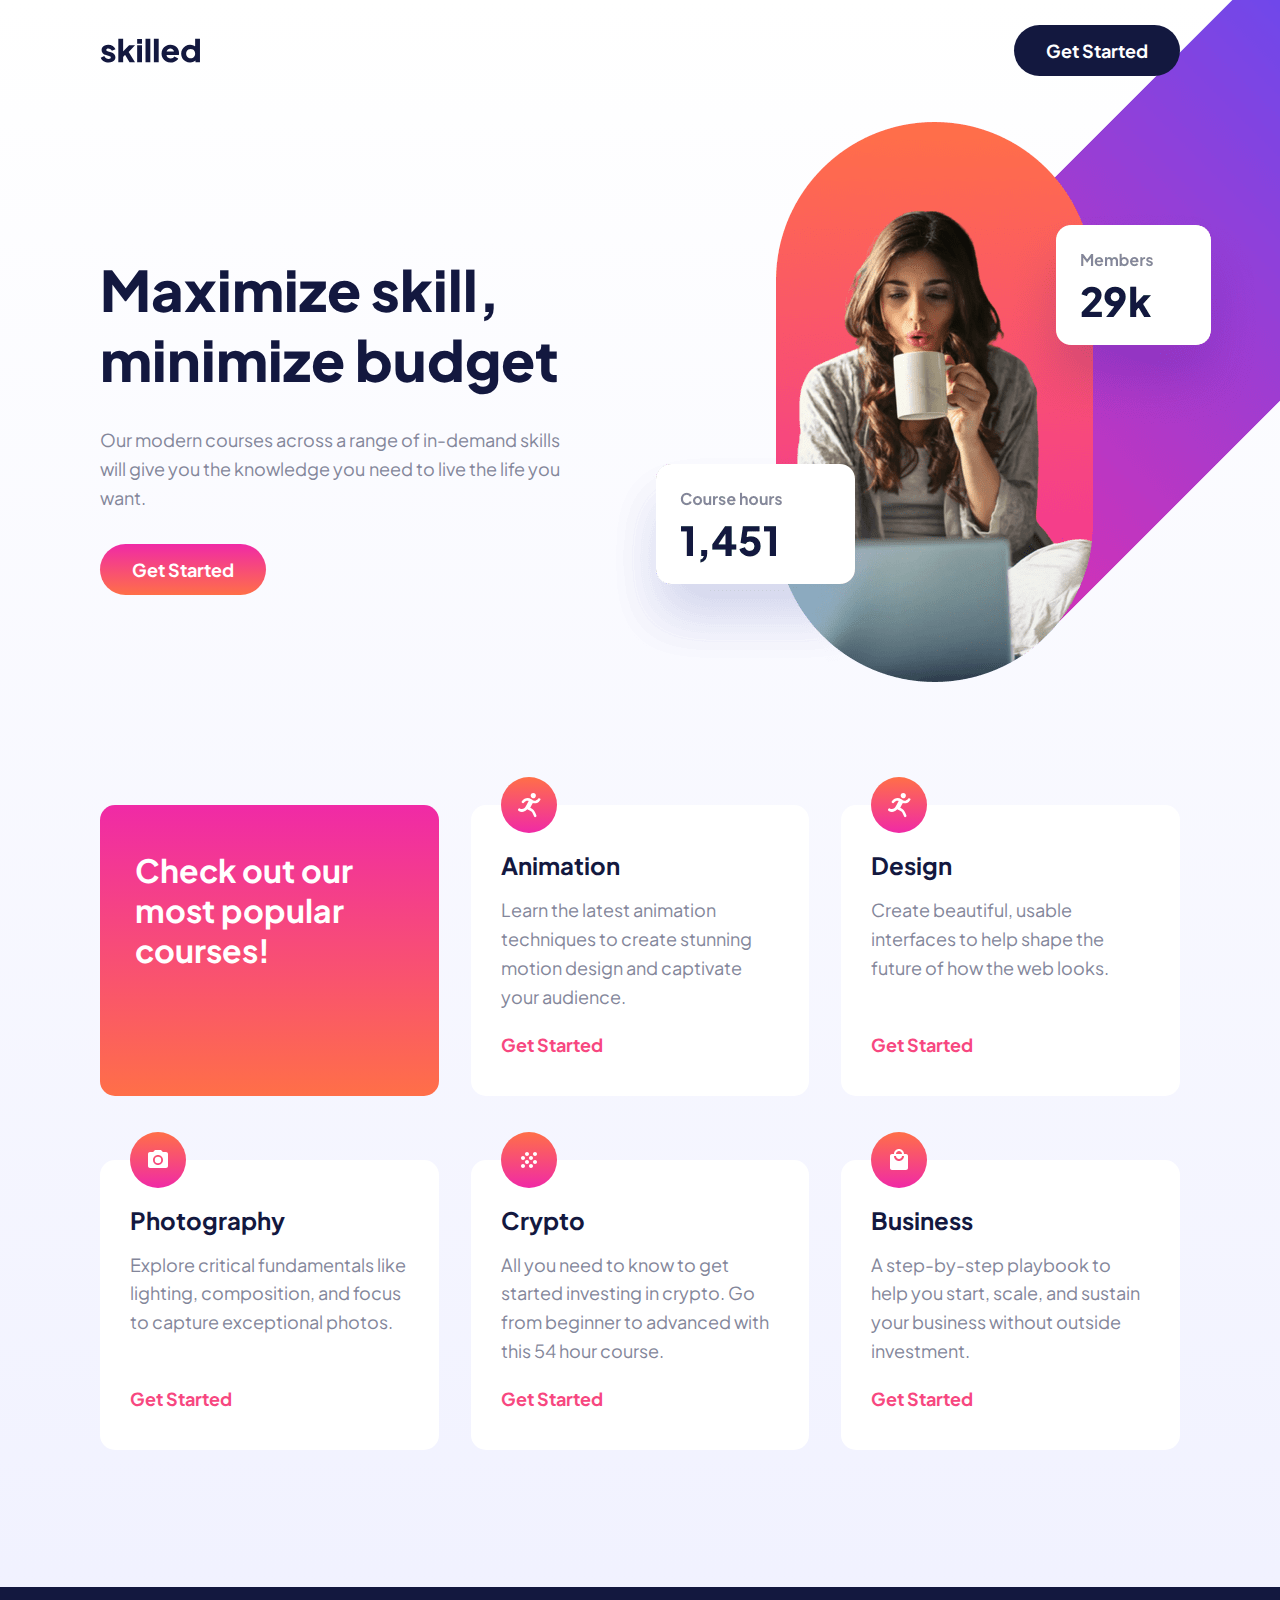
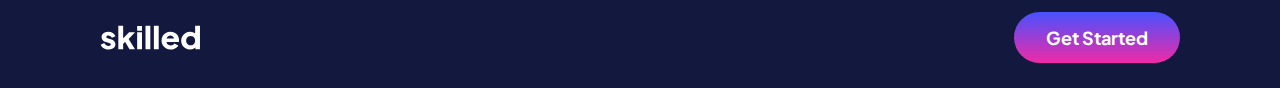
==== index.html @ 1d5f63d5 "first commit" ====
<!DOCTYPE html>
<html lang="en">
<head>
  <meta charset="UTF-8">
  <meta name="viewport" content="width=device-width, initial-scale=1.0">
  <link rel="stylesheet" href="./styles.css">
  <link rel="icon" type="image/png" sizes="32x32" href="./assets/favicon-32x32.png">
  <title>Frontend Mentor | Skilled e-learning landing page</title>
</head>
<body>
  <!-- <div class="hero-image">
    <img src="./assets/image-hero-desktop.png" alt="image-hero-desktop">
  </div> -->
  <main>
    <header>
      <img class="logo" src="./assets/logo-dark.svg" alt="logo-dark">
      <button class="button-1">Get Started</button>
    </header>

    <section class="introduction">
      <div class="welcome">
        <h1 class="heading-xl">Maximize skill, minimize budget</h1>
        <p class="paragraph">Our modern courses across a range of in-demand skills will give you the knowledge you need to live the life you want.</p>
        <button class="button-2">Get Started</button>
      </div>
      <picture>
        <source media="(min-width: 768px)" srcset="./assets/image-hero-desktop.png">
        <img class="image-hero" src="./assets/image-hero-mobile.png" alt="image-hero-desktop">
      </picture>
      
    </section>
    
    <section class="courses">
      <div class="card-primary">
        <p>Check out our most popular courses!</p>
      </div>

      <div class="card">
        <img class="card-icon" src="./assets/icon-animation.svg" alt="icon-animation">
        <h4 class="card-title">Animation</h4>
        <p class="card-paragraph"> Learn the latest animation techniques to create stunning motion design and captivate your audience.</p>
        <a class="card-link" href="">Get Started</a>
      </div>
      <div class="card">
        <img class="card-icon" src="./assets/icon-animation.svg" alt="icon-animation">
        <h4 class="card-title">Design</h4>
        <p class="card-paragraph">Create beautiful, usable interfaces to help shape the future of how the web looks.</p>
        <a class="card-link" href="">Get Started</a>
      </div>
      <div class="card">
        <img class="card-icon" src="./assets/icon-photography.svg" alt="icon-photography">
        <h4 class="card-title">Photography</h4>
        <p class="card-paragraph">Explore critical fundamentals like lighting, composition, and focus to capture exceptional photos.</p>
        <a class="card-link" href="">Get Started</a>
      </div>
      <div class="card">
        <img class="card-icon" src="./assets/icon-crypto.svg" alt="icon-crypto">
        <h4 class="card-title">Crypto</h4>
        <p class="card-paragraph">All you need to know to get started investing in crypto. Go from beginner to advanced with this 54 hour course.</p>
        <a class="card-link" href="">Get Started</a>
      </div>
      <div class="card">
        <img class="card-icon" src="./assets/icon-business.svg" alt="icon-business">
        <h4 class="card-title">Business</h4>
        <p class="card-paragraph">A step-by-step playbook to help you start, scale, and sustain your business without outside investment.</p>
        <a class="card-link" href="">Get Started</a>
      </div>
    </section>

    <footer>
      <div class="footer-body">
        <img class="logo" src="./assets/logo-light.svg" alt="logo-light">
        <button class="button-3">Get Started</button>
      </div>
    </footer>
    
  </main>
</body>
</html>
---- styles.css ----
@import url('https://fonts.googleapis.com/css2?family=Plus+Jakarta+Sans:ital,wght@0,200..800;1,200..800&display=swap');

:root {
    --color-1: #666CA3;
    --color-2: #13183F;
    --color-3: #83869A;
    --color-4: #F74780;
    --color-5: #FFA7C3;
    --color-6: #fff;
    --linear-1: linear-gradient(#F02AA6, #FF6F48);
    --linear-2: linear-gradient(#4851FF, #F02AA6);
    --font-jakarta: "Plus Jakarta Sans";
    --heading-xl: 56px;
    --heading-l: 40px;
    --heading-m: 32px;
    --heading-s: 24px;
    --body-m: 18px;
    --body-s: 16px;
}

* {
    box-sizing: border-box;
    margin: 0;
    padding: 0;
    font-family: var(--font-jakarta), sans-serif;
}

body {
    margin: 0;
    padding: 0;
    background: linear-gradient(var(--color-6), #F0F1FF);
    overflow-x: hidden;
}

button {
    color: var(--color-6);
    border-radius: 28px;
    padding: .875rem 2rem;
    border: none;
    font-size: var(--body-m);
    font-weight: 700;
}

header {
    width: 100%;
    padding: 25px 10px;
    max-width: 1100px;
    display: flex;
    justify-content: space-between;
    align-items: center;
    position: relative;
    margin: 0 auto;
}

section {
    padding: 25px 10px;
}

.button-1 {
    background-color: var(--color-2);  
}

.button-1:hover {
    cursor: pointer;
    background-color: var(--color-1);
}

.button-2 {
    background: var(--linear-1);
}

.button-2:hover {
    opacity: 0.5;
    cursor: pointer;
}

.button-3 {
    background: var(--linear-2);
}

.button-3:hover {
    opacity: 0.8;
    cursor: pointer;
}

.introduction {
    width: 100%;
    max-width: 1100px;
    margin: 8rem auto 5rem;
    display: flex;
    align-items: center;
}

.welcome {
    max-width: 460px;
}

.heading-xl {
    font-size: var(--heading-xl);
    color: var(--color-2);
    margin-bottom: 2rem;
    font-weight: 900;
}

.paragraph {
    font-size: var(--body-m);
    color: var(--color-3);
    line-height: 1.6;
    text-align: justify;
    margin-bottom: 2rem;
}

.card-primary {
    background: var(--linear-1);
    padding: 45px 35px;
    font-size: var(--heading-m);
    color: var(--color-6);
    font-weight: 700;
    border-radius: 15px;
    max-width: 350px;
}

.card {
    background-color: var(--color-6);
    padding: 45px 30px;
    border-radius: 15px;
    max-width: 350px;
    position: relative;
}

.card-icon {
    position: absolute;
    top: -1.75rem;
}

.card-link {
    text-decoration: none;
    font-size: var(--body-m);
    font-weight: 700;
    color: var(--color-4);
}

.card-paragraph {
    font-size: var(--body-m);
    color: var(--color-3);
    line-height: 1.6;
    text-align: left;
    min-height: 60%;
    margin-bottom: 1rem;
}

.card-title {
    font-size: var(--heading-s);
    color: var(--color-2);
    margin-bottom: 1rem;
}

.courses {
    display: grid;
    grid-template-columns: repeat(3, 1fr);
    column-gap: 2rem;
    row-gap: 4rem;
    max-width: 1100px;
    margin: 10rem auto 7rem;
}

.logo {
    width: 100px;
    height: 25px;
}

footer {
    width: 100%;
    background-color: var(--color-2);
}

.footer-body {
    width: 100%;
    max-width: 1100px;
    display: flex;
    justify-content: space-between;
    padding: 25px 10px;
    align-items: center;
    margin: 0 auto;
}

.image-hero {
    position: absolute;
    z-index: -9999;
    top: 0;
    margin-top: -12rem;
    right: 0;
    margin-right: -23rem; 
}

@media (max-width: 992px) {
    .courses {
        max-width: 800px;
        grid-template-columns: repeat(2, 1fr);
        row-gap: 4rem;
        column-gap: 1rem;
    }

    .card {
        width: 100%;
        max-width: 388px;
    }

    .card-title {
        font-size: 20px;
    }

    .card-paragraph, .paragraph { 
        font-size: var(--body-s);
    }

    .card-primary {
        max-width: 388px;
    }

    .heading-xl {
        font-size: var(--heading-l);
    }
}

@media (max-width: 768px) {
    .image-hero {
        position: relative;
        margin-top: 0;
        margin-right: 0; 
    }

    .introduction {
        flex-direction: column;
        margin-top: 0;
        margin-bottom: 0;
    }

    .courses {
        margin-top: 0;
    }
}

@media (max-width: 572px) { 
    .courses {
        width: 100%;
        max-width: 500px;
        grid-template-columns: repeat(1, 1fr);
        column-gap: 0;
    }
}
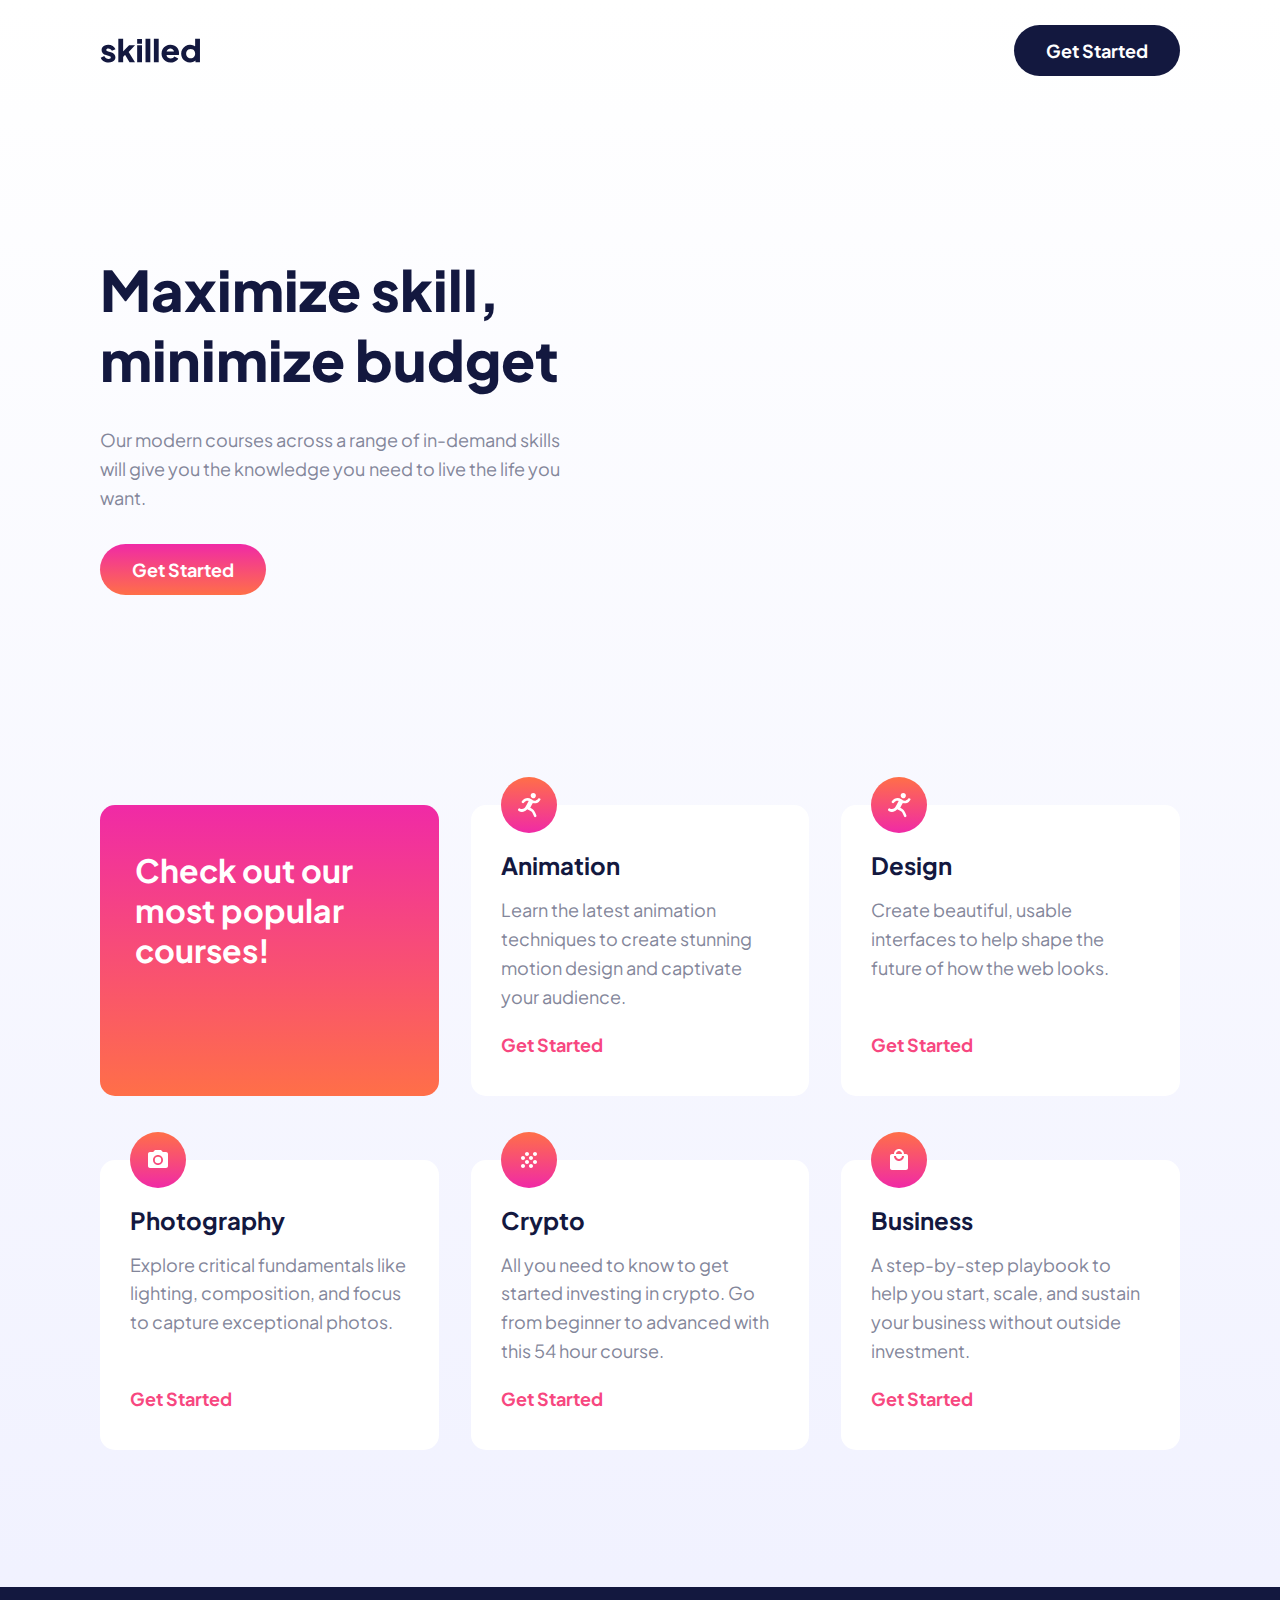
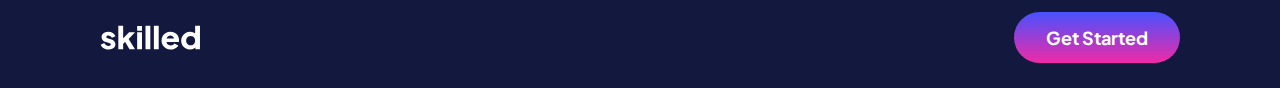
==== commit 2c30e6fb: "Nuevo commit" ====
--- a/index.html
+++ b/index.html
@@ -23,10 +23,10 @@
         <p class="paragraph">Our modern courses across a range of in-demand skills will give you the knowledge you need to live the life you want.</p>
         <button class="button-2">Get Started</button>
       </div>
-      <picture>
+      <!-- <picture>
         <source media="(min-width: 768px)" srcset="./assets/image-hero-desktop.png">
         <img class="image-hero" src="./assets/image-hero-mobile.png" alt="image-hero-desktop">
-      </picture>
+      </picture> -->
       
     </section>
     
--- a/styles.css
+++ b/styles.css
@@ -29,7 +29,7 @@
     margin: 0;
     padding: 0;
     background: linear-gradient(var(--color-6), #F0F1FF);
-    overflow-x: hidden;
+    /* overflow-x: hidden; */
 }
 
 button {
@@ -124,7 +124,7 @@
     background-color: var(--color-6);
     padding: 45px 30px;
     border-radius: 15px;
-    max-width: 350px;
+    max-width: max-content;
     position: relative;
 }
 
@@ -203,7 +203,7 @@
 
     .card {
         width: 100%;
-        max-width: 388px;
+        max-width: max-content;
     }
 
     .card-title {
@@ -226,26 +226,21 @@
 @media (max-width: 768px) {
     .image-hero {
         position: relative;
-        margin-top: 0;
-        margin-right: 0; 
+        margin: 0 auto;
     }
 
     .introduction {
         flex-direction: column;
-        margin-top: 0;
-        margin-bottom: 0;
+        margin: 0 auto;
     }
 
     .courses {
-        margin-top: 0;
+        margin: 0 auto;
     }
 }
 
 @media (max-width: 572px) { 
     .courses {
-        width: 100%;
-        max-width: 500px;
         grid-template-columns: repeat(1, 1fr);
-        column-gap: 0;
     }
 }